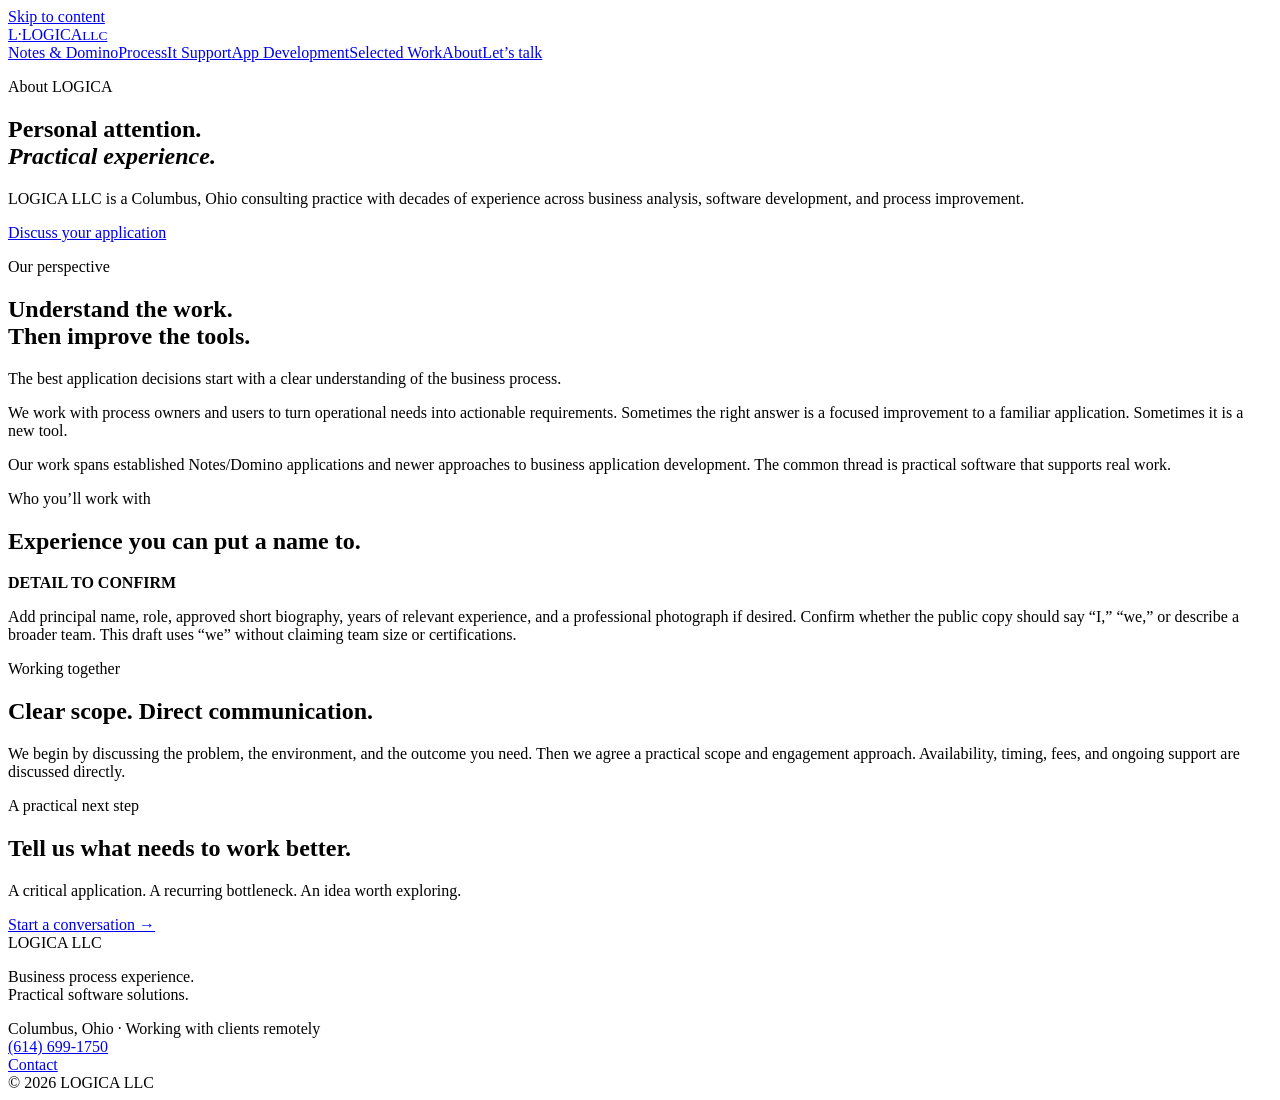
==== about.html @ cddb0daa "Add files via upload" ====
<!doctype html><html lang="en"><head><meta charset="utf-8"><meta name="viewport" content="width=device-width,initial-scale=1"><title>About LOGICA | LOGICA LLC</title><meta name="description" content="Columbus-based consulting combining business analysis, process improvement, and application development."><meta name="theme-color" content="#142e35"><link rel="icon" href="assets/favicon.svg" type="image/svg+xml"><link rel="stylesheet" href="assets/styles.css"><script src="assets/site.js" defer></script></head><body><a class="skip" href="#main">Skip to content</a><header class="header"><div class="wrap header-inner"><a class="brand" href="index.html" aria-label="LOGICA LLC home"><span class="brand-mark" aria-hidden="true">L<span>·</span></span><span>LOGICA<small>LLC</small></span></a><button class="menu-toggle" aria-expanded="false" aria-controls="navigation" hidden>Menu</button><nav id="navigation" aria-label="Main navigation"><a class="" href="notes-domino.html">Notes & Domino</a><a class="" href="processit.html">ProcessIt Support</a><a class="" href="app-development.html">App Development</a><a class="" href="selected-work.html">Selected Work</a><a class="active" href="about.html">About</a><a class="button small" href="contact.html">Let’s talk</a></nav></div></header><main id="main"><section class="hero "><div class="wrap hero-grid"><div><p class="eyebrow">About LOGICA</p><h1>Personal attention.<br><em>Practical experience.</em></h1><p class="intro">LOGICA LLC is a Columbus, Ohio consulting practice with decades of experience across business analysis, software development, and process improvement.</p><div class="actions"><a class="button" href="contact.html">Discuss your application</a></div></div></div></section><section class="section "><div class="wrap"><p class="eyebrow">Our perspective</p><h2>Understand the work.<br>Then improve the tools.</h2><div class="split"><p class="large-copy">The best application decisions start with a clear understanding of the business process.</p><div><p>We work with process owners and users to turn operational needs into actionable requirements. Sometimes the right answer is a focused improvement to a familiar application. Sometimes it is a new tool.</p><p>Our work spans established Notes/Domino applications and newer approaches to business application development. The common thread is practical software that supports real work.</p></div></div></div></section><section class="section muted"><div class="wrap"><p class="eyebrow">Who you’ll work with</p><h2>Experience you can put a name to.</h2><aside class="placeholder"><strong>DETAIL TO CONFIRM</strong><p>Add principal name, role, approved short biography, years of relevant experience, and a professional photograph if desired. Confirm whether the public copy should say “I,” “we,” or describe a broader team. This draft uses “we” without claiming team size or certifications.</p></aside></div></section><section class="section "><div class="wrap"><p class="eyebrow">Working together</p><h2>Clear scope. Direct communication.</h2><p class="measure">We begin by discussing the problem, the environment, and the outcome you need. Then we agree a practical scope and engagement approach. Availability, timing, fees, and ongoing support are discussed directly.</p></div></section><section class="closing"><div class="wrap closing-inner"><div><p class="eyebrow">A practical next step</p><h2>Tell us what needs to work better.</h2><p>A critical application. A recurring bottleneck. An idea worth exploring.</p></div><a class="button" href="contact.html">Start a conversation →</a></div></section></main><footer><div class="wrap footer-inner"><div class="footer-brand">LOGICA LLC<p>Business process experience.<br>Practical software solutions.</p></div><div>Columbus, Ohio · Working with clients remotely<br><a href="tel:+16146991750">(614) 699-1750</a></div><div><a class="" href="contact.html">Contact</a><br>© <span data-year>2026</span> LOGICA LLC</div></div></footer></body></html>
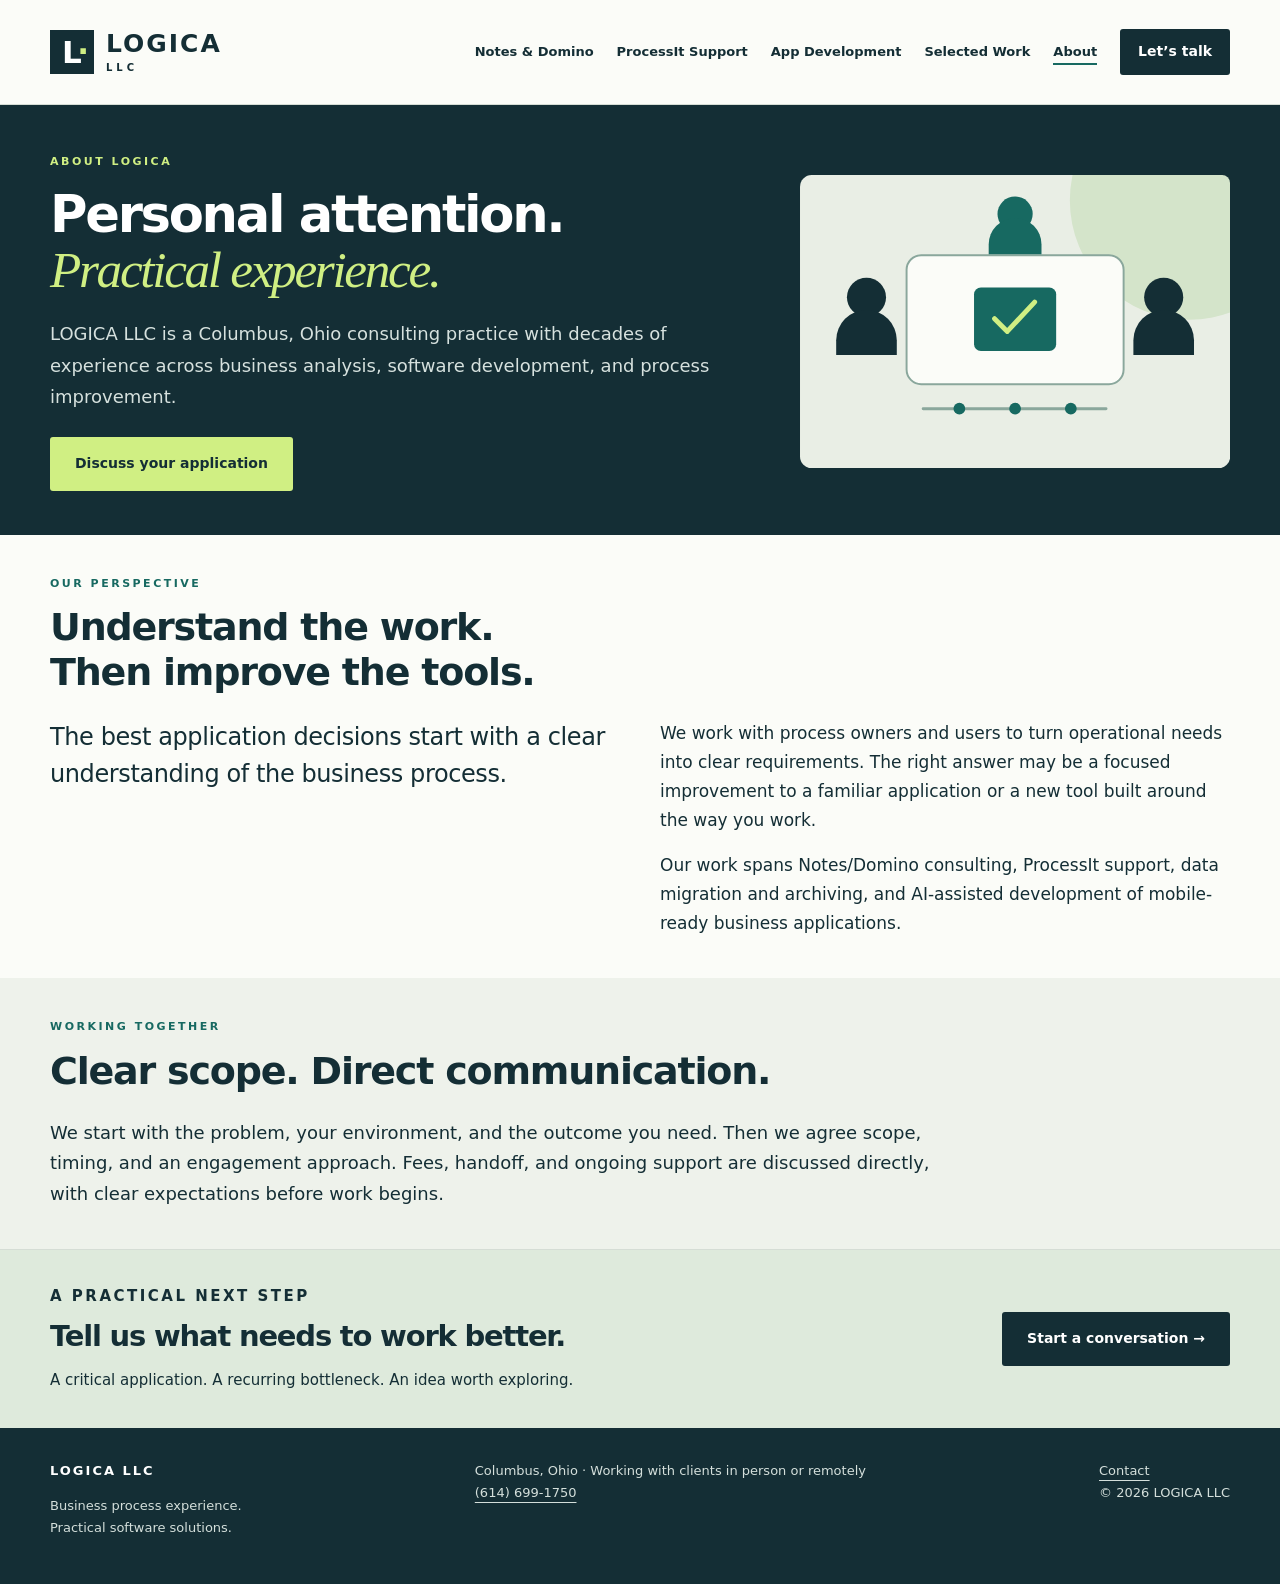
==== commit d3d7f53c: "Update about.html" ====
--- a/about.html
+++ b/about.html
@@ -1 +1,123 @@
-<!doctype html><html lang="en"><head><meta charset="utf-8"><meta name="viewport" content="width=device-width,initial-scale=1"><title>About LOGICA | LOGICA LLC</title><meta name="description" content="Columbus-based consulting combining business analysis, process improvement, and application development."><meta name="theme-color" content="#142e35"><link rel="icon" href="assets/favicon.svg" type="image/svg+xml"><link rel="stylesheet" href="assets/styles.css"><script src="assets/site.js" defer></script></head><body><a class="skip" href="#main">Skip to content</a><header class="header"><div class="wrap header-inner"><a class="brand" href="index.html" aria-label="LOGICA LLC home"><span class="brand-mark" aria-hidden="true">L<span>·</span></span><span>LOGICA<small>LLC</small></span></a><button class="menu-toggle" aria-expanded="false" aria-controls="navigation" hidden>Menu</button><nav id="navigation" aria-label="Main navigation"><a class="" href="notes-domino.html">Notes & Domino</a><a class="" href="processit.html">ProcessIt Support</a><a class="" href="app-development.html">App Development</a><a class="" href="selected-work.html">Selected Work</a><a class="active" href="about.html">About</a><a class="button small" href="contact.html">Let’s talk</a></nav></div></header><main id="main"><section class="hero "><div class="wrap hero-grid"><div><p class="eyebrow">About LOGICA</p><h1>Personal attention.<br><em>Practical experience.</em></h1><p class="intro">LOGICA LLC is a Columbus, Ohio consulting practice with decades of experience across business analysis, software development, and process improvement.</p><div class="actions"><a class="button" href="contact.html">Discuss your application</a></div></div></div></section><section class="section "><div class="wrap"><p class="eyebrow">Our perspective</p><h2>Understand the work.<br>Then improve the tools.</h2><div class="split"><p class="large-copy">The best application decisions start with a clear understanding of the business process.</p><div><p>We work with process owners and users to turn operational needs into actionable requirements. Sometimes the right answer is a focused improvement to a familiar application. Sometimes it is a new tool.</p><p>Our work spans established Notes/Domino applications and newer approaches to business application development. The common thread is practical software that supports real work.</p></div></div></div></section><section class="section muted"><div class="wrap"><p class="eyebrow">Who you’ll work with</p><h2>Experience you can put a name to.</h2><aside class="placeholder"><strong>DETAIL TO CONFIRM</strong><p>Add principal name, role, approved short biography, years of relevant experience, and a professional photograph if desired. Confirm whether the public copy should say “I,” “we,” or describe a broader team. This draft uses “we” without claiming team size or certifications.</p></aside></div></section><section class="section "><div class="wrap"><p class="eyebrow">Working together</p><h2>Clear scope. Direct communication.</h2><p class="measure">We begin by discussing the problem, the environment, and the outcome you need. Then we agree a practical scope and engagement approach. Availability, timing, fees, and ongoing support are discussed directly.</p></div></section><section class="closing"><div class="wrap closing-inner"><div><p class="eyebrow">A practical next step</p><h2>Tell us what needs to work better.</h2><p>A critical application. A recurring bottleneck. An idea worth exploring.</p></div><a class="button" href="contact.html">Start a conversation →</a></div></section></main><footer><div class="wrap footer-inner"><div class="footer-brand">LOGICA LLC<p>Business process experience.<br>Practical software solutions.</p></div><div>Columbus, Ohio · Working with clients remotely<br><a href="tel:+16146991750">(614) 699-1750</a></div><div><a class="" href="contact.html">Contact</a><br>© <span data-year>2026</span> LOGICA LLC</div></div></footer></body></html>+<!doctype html>
+<html lang="en">
+<head>
+<meta charset="utf-8">
+<meta name="viewport" content="width=device-width,initial-scale=1">
+<title>About LOGICA | LOGICA LLC</title>
+<meta name="description" content="Columbus-based consulting combining business analysis, process improvement, and application development.">
+<meta name="theme-color" content="#142e35">
+<link rel="icon" href="assets/favicon.svg" type="image/svg+xml">
+<link rel="stylesheet" href="assets/styles.css">
+<script src="assets/site.js" defer>
+</script>
+<style>
+/* Compact About layout with an embedded original collaboration illustration. */
+.hero{padding:48px 0 44px}.hero .hero-grid{grid-template-columns:minmax(0,1.65fr) minmax(250px,1fr);align-items:center;gap:40px}.hero h1{font-size:clamp(37px,4vw,54px);margin-bottom:20px}.hero .eyebrow{margin-bottom:15px}.hero .intro{font-size:18px;margin-bottom:24px}.about-art{border-radius:8px;overflow:hidden}.about-art svg{display:block;width:100%;height:auto}.section{padding:40px 0}.section h2{font-size:clamp(29px,3vw,38px);margin-bottom:24px}.section .eyebrow{margin-bottom:12px}.split{gap:40px}.large-copy{font-size:24px;line-height:1.55}.split p{margin-bottom:14px}.split p:last-child{margin-bottom:0}.measure{font-size:18px;max-width:900px;margin-bottom:0}.closing{padding:34px 0}.closing h2{font-size:29px}.closing .eyebrow{margin-bottom:9px}.closing p{font-size:15px}footer{padding:32px 0}@media(max-width:1000px){.hero .hero-grid{grid-template-columns:minmax(0,1.5fr) minmax(210px,1fr);gap:25px}.hero h1{font-size:42px}}@media(max-width:700px){.hero{padding:35px 0}.hero .hero-grid{grid-template-columns:1fr;gap:25px}.hero h1{font-size:39px}.about-art{width:min(100%,350px);margin:auto}.about-art svg{max-height:220px}.section{padding:31px 0}.split{gap:20px}.large-copy{font-size:22px}}
+</style>
+</head>
+<body>
+<a class="skip" href="#main">Skip to content</a>
+<header class="header">
+<div class="wrap header-inner">
+<a class="brand" href="index.html" aria-label="LOGICA LLC home">
+<span class="brand-mark" aria-hidden="true">L<span>·</span>
+</span>
+<span>LOGICA<small>LLC</small>
+</span>
+</a>
+<button class="menu-toggle" aria-expanded="false" aria-controls="navigation" hidden>Menu</button>
+<nav id="navigation" aria-label="Main navigation">
+<a class="" href="notes-domino.html">Notes & Domino</a>
+<a class="" href="processit.html">ProcessIt Support</a>
+<a class="" href="app-development.html">App Development</a>
+<a class="" href="selected-work.html">Selected Work</a>
+<a class="active" href="about.html">About</a>
+<a class="button small" href="contact.html">Let’s talk</a>
+</nav>
+</div>
+</header>
+<main id="main">
+<section class="hero ">
+<div class="wrap hero-grid">
+<div>
+<p class="eyebrow">About LOGICA</p>
+<h1>Personal attention.<br>
+<em>Practical experience.</em>
+</h1>
+<p class="intro">LOGICA LLC is a Columbus, Ohio consulting practice with decades of experience across business analysis, software development, and process improvement.</p>
+<div class="actions">
+<a class="button" href="contact.html">Discuss your application</a>
+</div>
+</div>
+<div class="about-art">
+<svg xmlns="http://www.w3.org/2000/svg" viewBox="0 0 440 300" aria-hidden="true" focusable="false">
+<rect width="440" height="300" rx="12" fill="#e9eee5"/>
+<circle cx="398" cy="26" r="122" fill="#d4e4ca"/>
+<rect x="109" y="82" width="222" height="132" rx="15" fill="#fbfcf8" stroke="#8aa79c" stroke-width="2"/>
+<rect x="178" y="115" width="84" height="65" rx="7" fill="#176961"/>
+<path d="m199 147 13 13 28-30" stroke="#d0ef83" stroke-width="5" stroke-linecap="round" stroke-linejoin="round" fill="none"/>
+<g fill="#142e35">
+<circle cx="68" cy="125" r="20"/>
+<path d="M37 184v-15a31 31 0 0 1 62 0v15Z"/>
+<circle cx="372" cy="125" r="20"/>
+<path d="M341 184v-15a31 31 0 0 1 62 0v15Z"/>
+</g>
+<g fill="#176961">
+<circle cx="220" cy="40" r="18"/>
+<path d="M193 81V71a27 27 0 0 1 54 0v10Z"/>
+</g>
+<path d="M126 239h187" stroke="#8aa79c" stroke-width="3" stroke-linecap="round"/>
+<g fill="#176961">
+<circle cx="163" cy="239" r="6"/>
+<circle cx="220" cy="239" r="6"/>
+<circle cx="277" cy="239" r="6"/>
+</g>
+</svg>
+</div>
+</div>
+</section>
+<section class="section ">
+<div class="wrap">
+<p class="eyebrow">Our perspective</p>
+<h2>Understand the work.<br>Then improve the tools.</h2>
+<div class="split">
+<p class="large-copy">The best application decisions start with a clear understanding of the business process.</p>
+<div>
+<p>We work with process owners and users to turn operational needs into clear requirements. The right answer may be a focused improvement to a familiar application or a new tool built around the way you work.</p>
+<p>Our work spans Notes/Domino consulting, ProcessIt support, data migration and archiving, and AI-assisted development of mobile-ready business applications.</p>
+</div>
+</div>
+</div>
+</section>
+<section class="section muted">
+<div class="wrap">
+<p class="eyebrow">Working together</p>
+<h2>Clear scope. Direct communication.</h2>
+<p class="measure">We start with the problem, your environment, and the outcome you need. Then we agree scope, timing, and an engagement approach. Fees, handoff, and ongoing support are discussed directly, with clear expectations before work begins.</p>
+</div>
+</section>
+<section class="closing">
+<div class="wrap closing-inner">
+<div>
+<p class="eyebrow">A practical next step</p>
+<h2>Tell us what needs to work better.</h2>
+<p>A critical application. A recurring bottleneck. An idea worth exploring.</p>
+</div>
+<a class="button" href="contact.html">Start a conversation →</a>
+</div>
+</section>
+</main>
+<footer>
+<div class="wrap footer-inner">
+<div class="footer-brand">LOGICA LLC<p>Business process experience.<br>Practical software solutions.</p>
+</div>
+<div>Columbus, Ohio · Working with clients in person or remotely<br>
+<a href="tel:+16146991750">(614) 699-1750</a>
+</div>
+<div>
+<a class="" href="contact.html">Contact</a>
+<br>© <span data-year>2026</span> LOGICA LLC</div>
+</div>
+</footer>
+</body>
+</html>
--- a/assets/styles.css
+++ b/assets/styles.css
@@ -0,0 +1,2 @@
+@charset "UTF-8";
+:root{--ink:#142e35;--teal:#176961;--lime:#d0ef83;--paper:#fbfcf8;--muted:#eef2eb;--line:#d5ddd5;--text:#344c51}*{box-sizing:border-box}html{scroll-behavior:smooth;scroll-padding-top:110px}body{margin:0;background:var(--paper);color:var(--ink);font:17px/1.7 system-ui,-apple-system,BlinkMacSystemFont,"Segoe UI",sans-serif}a{color:inherit;text-underline-offset:5px}a:hover{color:var(--teal)}img{max-width:100%;height:auto}.wrap{width:min(1180px,calc(100% - 64px));margin:auto}.header{background:var(--paper);border-bottom:1px solid var(--line)}.header-inner{min-height:104px;display:flex;align-items:center;justify-content:space-between;gap:26px}.brand{display:flex;align-items:center;gap:12px;text-decoration:none;font-weight:800;font-size:25px;letter-spacing:2px;line-height:1}.brand small{font-size:10px;display:block;margin-top:7px;letter-spacing:4px}.brand-mark{width:44px;height:44px;background:var(--ink);color:white;display:grid;place-content:center;position:relative;font-size:31px;letter-spacing:0}.brand-mark span{position:absolute;right:5px;top:6px;color:var(--lime)}nav{display:flex;align-items:center;gap:23px;font-size:13px;font-weight:650}nav a{text-decoration:none}nav a.active{box-shadow:0 2px var(--teal)}.button{display:inline-block;padding:14px 24px;background:var(--lime);color:var(--ink);font-weight:750;font-size:14px;text-decoration:none;border:1px solid transparent;border-radius:3px;white-space:normal}.button:hover{background:#e1f6b1;color:var(--ink)}.button.small{background:var(--ink);color:white;padding:10px 17px}.hero{background:var(--ink);color:white;padding:85px 0 95px;overflow:hidden}.hero-grid{display:grid;grid-template-columns:1fr}.home-hero .hero-grid{grid-template-columns:1.25fr 1fr;align-items:center;gap:35px}.eyebrow{font-size:11px;font-weight:800;letter-spacing:2.5px;text-transform:uppercase;margin:0 0 21px}.hero .eyebrow{color:var(--lime)}h1{font-size:clamp(40px,4.4vw,66px);line-height:1.09;letter-spacing:-2.3px;margin:0 0 27px;font-weight:650;max-width:950px}em{font-family:Georgia,serif;font-weight:400}h1 em{color:var(--lime)}.intro{font-size:19px;color:#d6e1de;max-width:730px;line-height:1.75;margin-bottom:32px}.actions{display:flex;align-items:center;gap:22px;flex-wrap:wrap}.light-link{font-size:13px;color:#e1e9e6}.light-link:hover{color:var(--lime)}.hero-art{position:relative}.art-caption{display:block;font-size:11px;color:#c6d5d0;text-align:center;letter-spacing:1px}.section{padding:84px 0}.section h2,.closing h2{font-size:clamp(31px,3.3vw,46px);line-height:1.18;letter-spacing:-1.2px;margin:0 0 38px;font-weight:600}.section .eyebrow{color:var(--teal)}.muted{background:var(--muted)}.cards{display:grid;grid-template-columns:repeat(3,1fr);gap:24px}.card{border:1px solid var(--line);background:var(--paper);padding:30px;display:flex;flex-direction:column;align-items:flex-start}.number{font:italic 23px Georgia,serif;color:var(--teal);margin-bottom:30px}.card h3{font-size:23px;line-height:1.3;margin:0 0 12px;letter-spacing:-.5px}.card p{font-size:16px;color:var(--text);margin:0 0 25px}.text-link{font-size:14px;font-weight:750;margin-top:auto}.split{display:grid;grid-template-columns:1fr 1fr;gap:80px}.split p:first-child{margin-top:0}.large-copy{font-size:25px;line-height:1.6;letter-spacing:-.4px}.measure{max-width:800px;font-size:20px}.callout{background:var(--muted);padding:32px}.callout h3{font-size:27px;line-height:1.3}.check-list{padding-left:23px}.check-list li{padding:7px 0}.fine{font-size:13px;color:var(--text)}.placeholder{background:#fff4d8;border-left:4px solid #b5721f;padding:21px 25px;margin:30px 0 0;color:#66430e;max-width:900px}.placeholder strong{font-size:10px;letter-spacing:2px}.placeholder p{font-size:15px;margin:9px 0 0!important}.case{scroll-margin-top:30px;max-width:880px}.case-tag{font-size:13px;color:var(--teal);font-weight:700}dl{display:grid;grid-template-columns:140px 1fr;gap:24px 35px}dt{font-weight:750}dd{margin:0;color:var(--text)}.contact-number>a{font-size:clamp(25px,3vw,38px);font-weight:650;letter-spacing:-1px}.closing{padding:62px 0;background:#deeadc;border-top:1px solid var(--line)}.closing-inner{display:flex;align-items:center;justify-content:space-between;gap:40px}.closing h2{font-size:34px;margin-bottom:15px}.closing p{margin:0}.closing .eyebrow{margin-bottom:14px}.closing .button{background:var(--ink);color:white;flex-shrink:0}footer{padding:48px 0;background:var(--ink);color:#d4dfdb;font-size:13px}.footer-inner{display:flex;justify-content:space-between;gap:40px}.footer-brand{font-weight:800;color:white;letter-spacing:2px}.footer-brand p{font-weight:400;letter-spacing:0;color:#d4dfdb}.menu-toggle{background:transparent;border:1px solid var(--line);padding:9px 12px;color:var(--ink);font:inherit}.skip{position:absolute;top:-100px;background:white;padding:12px;z-index:10}.skip:focus{top:0}a:focus-visible,button:focus-visible{outline:3px solid #d48628;outline-offset:5px}button{cursor:pointer}@media(min-width:1001px){.menu-toggle{display:none}}@media(max-width:1000px){.header-inner{flex-wrap:wrap;padding:23px 0;min-height:90px}nav{width:100%;flex-wrap:wrap;gap:18px}body:has(.menu-toggle:not([hidden])) nav{display:none}body:has(.menu-toggle:not([hidden])) nav.open{display:flex}.home-hero .hero-grid{grid-template-columns:1fr 0.8fr}h1{font-size:46px}.cards{gap:14px}.card{padding:22px}.split{gap:35px}}@media(max-width:700px){.wrap{width:calc(100% - 40px)}.hero{padding:55px 0 60px}.home-hero .hero-grid{grid-template-columns:1fr}.hero-art{max-width:380px;margin:auto}.hero-art img{max-height:300px}.section{padding:55px 0}.cards,.split{grid-template-columns:1fr}.cards{gap:18px}.number{margin-bottom:18px}.section h2{margin-bottom:28px}.closing-inner,.footer-inner{display:block}.closing .button{margin-top:25px}.footer-inner>div{margin-bottom:27px}h1{font-size:43px;letter-spacing:-1.5px}.intro{font-size:18px}dl{grid-template-columns:1fr;gap:8px}dd{margin-bottom:20px}.large-copy{font-size:22px}.hero-art{display:none}}@media(prefers-reduced-motion:reduce){html{scroll-behavior:auto}}
